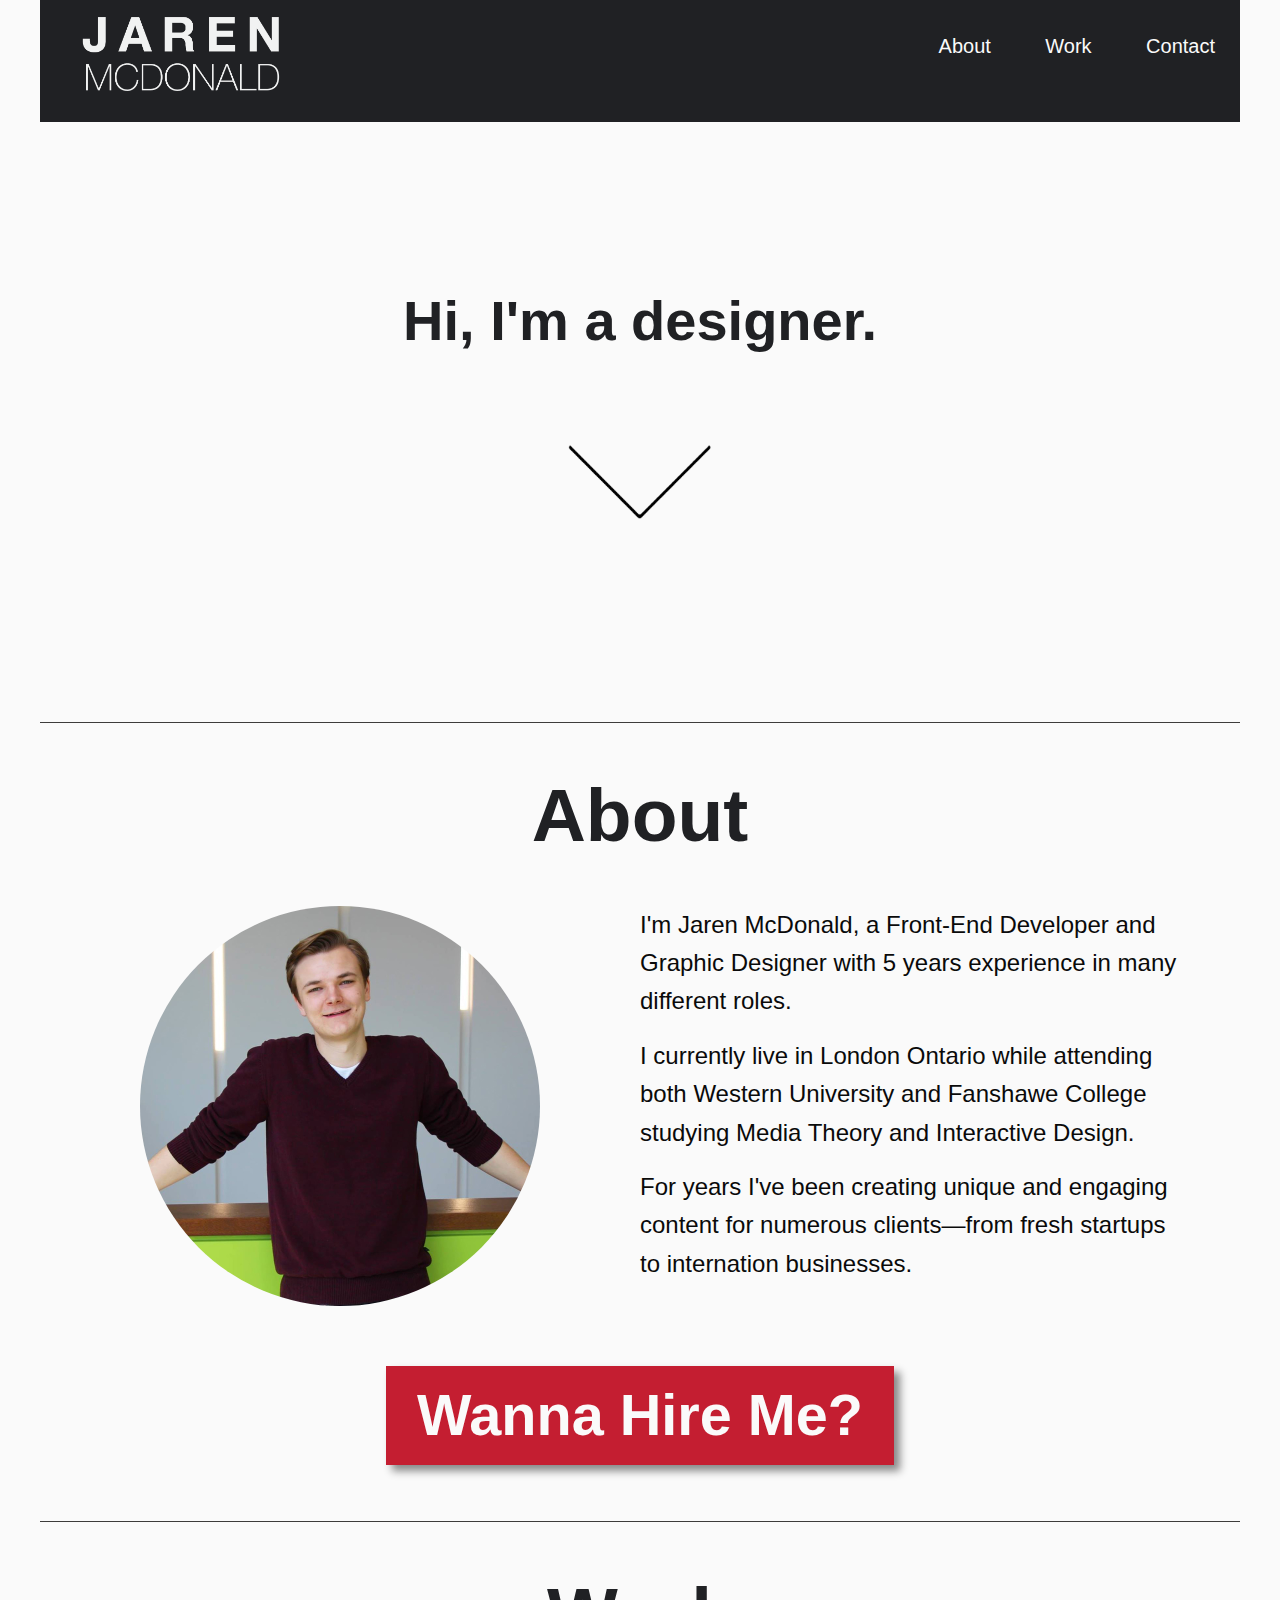
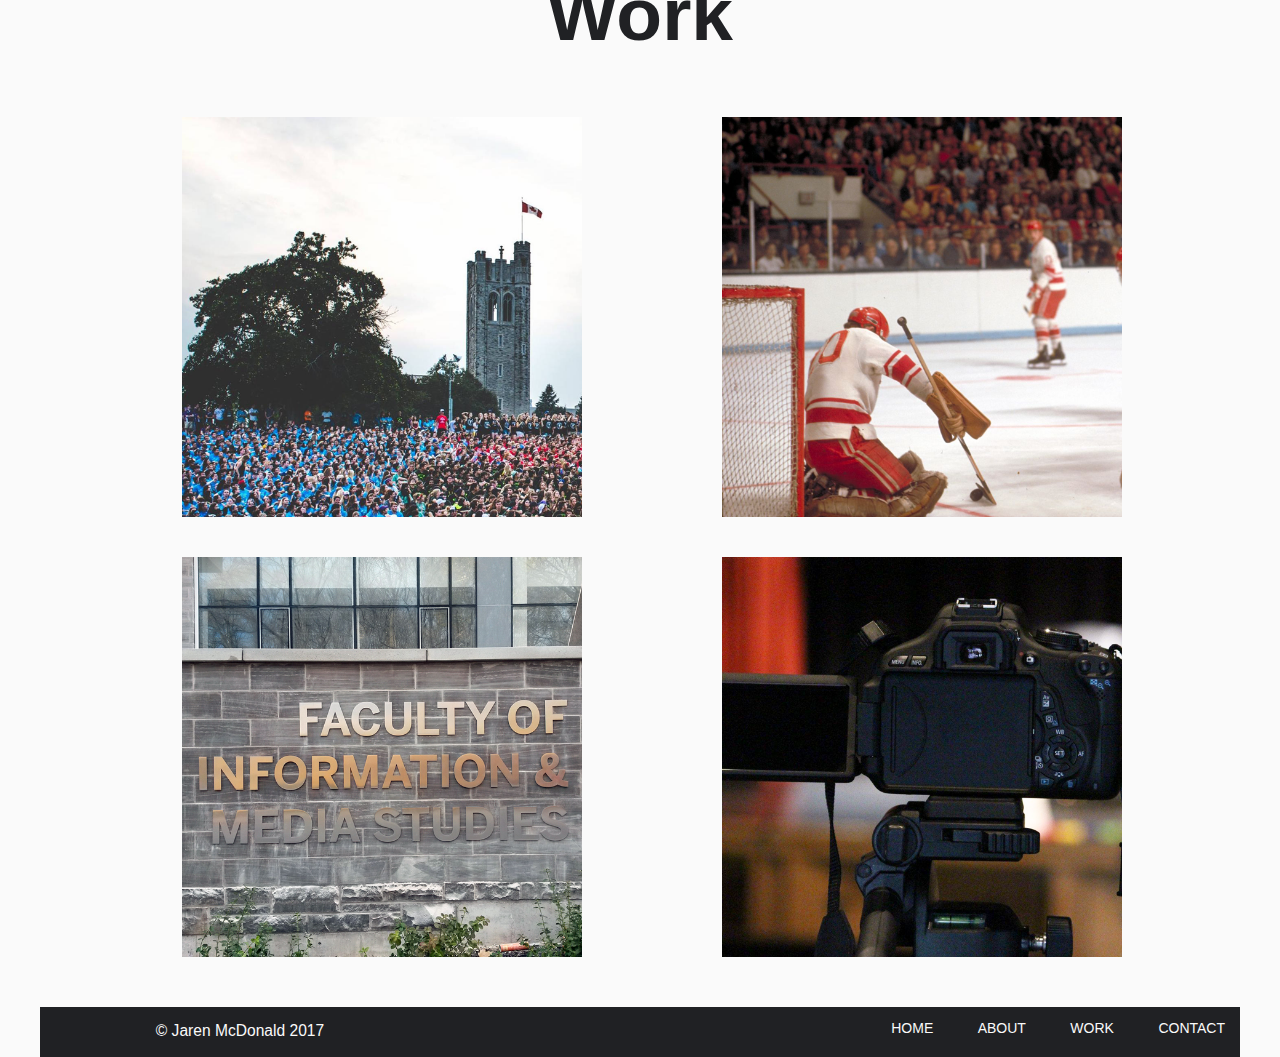
==== westernWork.html @ 9c30236a "Cleaned up code" ====
<!doctype html>

<!--

                                 `'''.
                                  ;;;;':
                                  .';;;;',
                                  `';;;;;''`
                                  `';;;;;;'';
                                  .';;;;;;''';`
                                  ;'''''''''''',
                                 ,'''''''''''''',
                                 '''''''''''''''',
                                :''''''''''''''''',
                                '''''''''''''''''''`
                               :''''''''''''''''''''`
                               '''''''''''''''''''''+
                               '''''''''''''''''''''':
                               ''''''''''''''''''''''+
                               :'''''''''''''''''''''+`
                               `'''''';;'''''''''''''+:
                             `:;;;;;;;'''''''''''''''+:
                           `:;;;;;;;;''''''''''''''''+:
                          ,;;;;;;;;''''''''''''''''''+`
                         ,;;;;;;;''''''''''''''''''''+
                        ,;;;;;;'''''''''''''''''''''';,.`
                       `';;;;'''''''''''''''''''''''';;;;;.
                       ;;;;''''''''''''''''''''''''';;;;;;''`
                      .'''''''''''''''''''''''''''';;;;;;;;'':
                      :'''''''''''''''''''''''''';;;;;;;;;'''+.
                      '''''''''''''''''''''''''';;;;;;;;;''''''
                     `+''''''''''''''''''''''';;;;;;;;;;''''''+.
                     `+'''''''++'''''''''''';;;;;;;;;'''''''''+:
                     `++'''++;;;++'''''''';;;;;;;;;''';;'+''''+;
                      ;+'++:,,,,,:'+'''';;;;;;;;;;';:,,,,:;+''+:
                      :++':,.....,,;';;;;;;;;;;;;';,,.....,:''+.
                      `+',..`````..,;;;;;;;;;;;;':,.``````.,:++
                      `':..` .,. ``.,;;;;;;;;;''',.`` ,,` `.,;;`
                   `,'';,.` ;@@@' ``.:;;;;;''''',.```@@@@, `.,'';,
                  .';;;,.` ,@@@@@: `.,';;'''''';.`` +@@@@@```.:;;''.
                 ;;;;;;.`` #@@@@@# ``.;'''''''':.` .@@@@@@; `.,;;;'',
                ;;;;;;;.` `@@@##@@, `.:'''''''',.` '#@@@@## ``.;;;''+,
               .';;;;;:.` ,@#####@; `.,''''''''.`` #######@` `.;;''''+`
               ';;;;;':.` :#######' ``,''''''''.`  @######@. `.;'''''';
              `''''''':.` ,#######; ``,''''''''.`  @######@` `.;''''''+
              :''''''';`` .#######, ``:''''''''.`` '#######` `.;''''''+.
              '''''''';``  @#####@` `.;'''''''',`` ,######'  `.'''''''+,
              +''''''''.`  ;#####;  `.''''''''':`` `#####@. ``,'''''''+,
              +'''''''':``  +####`  `.'''''';;;;.`  .####;  ``;'''''''+,
              ++''''''''``   :':   ``'''';;;;;;;:``  .;'.   `.''''''''+,
              ;+'''''''':``       ``,'';;;;;;;;;;.`        ``;''''''''+.
              `+''''''''+,``     ``.;;;;;;;;;;;;;;.`      ``:''''''''++
              `++''''''''+:```````,;;;;;;;;;;;;''''.``````.;'''''''''+:
               `+'''''''''';,.``,;;;;;;;;;;;;''''''';.``.:''''''''''''`
            `:''';;;;;;;;;;;;''';;;;;;;;;'''''''''''''++'''''''''''''++':`
          `;';;;;;;;;;;;;;;;;;;;;;;;;;'''''''''''''''''''''''''''''''''''+;
         .';;;;;;;;;;;;;;;;;;''''''''''''''''''''''''''''''''''''''''''''''+`
        ,';;;;;;;;;;;;;;;;;;'';;''''++++++++++++++''';;'+'''''''''''''''''''+`
       .';;;;;;;;;;;''''''''',,,,,,,,,,,,,,,,,,,,,,,,,,,;''''''''''''''''''''+
       ;;;;;;;;'''''''''''''',,........................,'''''''''''''''''''''+;
      ,';;;;;''''''''''''''''',..````````````````````..''''''''''';'''''''''''+
      ;';;''''''''''''''''''''',`````````````````````.;'''''''''''''''''''''''+.
      '''''''''''''''''''''''''':````            ```.'''''''''''''''''''''''''+;
      ''''''''''''''''''''''''''';.```         ````:'''''''''''''''''''''''''''+
      +'''''''''''''''''''''''''''';.````````````:''''''''''''''''''''''''''''++
      +''''''''''''''''''''''''''''''':.`````.,'''''''''''''''''''''''''''''''++
      +'''''''''''''''''''''''''''''''''''''''''''''+'''''''''''''''''''''''''+;
      '''''''''''''''''''''''''''''''''''''''''''++''''''''''''''''''''''''''++`
      ;+'''''''''''''''''''''''''''''''''''''''+'''''''''''''''''''''''''''''++
      .++'''''''''''''''''''''''''''''''''''+''''''''''''''''''''''''''''''+++`
       '++'''''''''''''''''''+++++++''''+++'''''''''''''''''''''''''''''''+++`
       `++++'''''''''+++++++++++++++++++++'''''''''''''''''''''''''''''++++;`
        .+++++++++++++++++####+++##++++++++'''''''''''''''''+''''+++++++#:.`
         `,'+++++++++';,,..```````..,;'++++++++++++++++++++++++++++++;,.``
          ``.,:;;;:.``````         ``````.,,,::::::::::::::::::::,.`````
             ``````                        ``````````````````````


Jaren McDonald 2017
-->

<html class="no-js" lang="en">
  <head>
      <!--Essential Tags-->
      <meta charset="utf-8" />
      <meta http-equiv="x-ua-compatible" content="ie=edge">
      <meta name="viewport" content="width=device-width, initial-scale=1.0" />
      <meta content="width=device-width, initial-scale=1.0, maximum-scale=1.0, user-scalable=0" name="viewport">

      <!--Doc Title-->
      <title>Jaren McDonald</title>

      <!--Site Description-->
      <meta name="description" content="Jaren McDonald is a Front-End Developer and Graphic Designer with 5 years experience in many different roles.">

      <!--OpenGraph-->
      <meta property="og:url" content="https://www.jarenmcdonald.ca" />
      <meta property="og:type" content="article" />
      <meta property="og:title" content="Jaren McDonald" />
      <meta property="og:site_name" content="Jaren McDonald" />
      <meta property="og:description" content="Jaren McDonald Portfolio Site | Site de portefeuille Jaren McDonald" />

      <!--Favicon-->
      <link rel="shortcut icon" type="image/x-icon" href="images/jm-favicon.ico">

      <!--External CSS-->
      <link rel="stylesheet" href="css/foundation.css" />
      <link rel="stylesheet" href="css/app.css" />


  </head>


<!--Start of Body-->
  <body>

      <header class="row">
          <h1 class="hide">Header</h1>
         <a href="index.html">
             <div class="small-12 medium-6 columns" id="logoCon">
                 <img src="images/jm-logo.png" alt="Jaren McDonald">
             </div>
         </a>
         <div class="small-12 medium-6 columns" id="mainNav">
             <ul>
                 <li><a href="#aboutCon">About</a></li>
                 <li><a href="#workCon">Work</a></li>
                 <li><a href="#contactCon">Contact</a></li>
             </ul>
         </div>
     </header>

     <h1 class="hide">Body</h1>


     <section class="row" id="bannerCon">
         <h2 class="hide">Banner</h2>
             <div class="small-12 columns centered" id="welcome">
                 <h3>Hi, I'm a designer.</h3>
             </div>
             <div class="small-12 columns small-centered" id="scrollArrow">
                 <a href="#aboutCon"><img src="images/downArrow.png" alt="Continue"></a>
             </div>
     </section>


     <section class="row" id="aboutCon">
         <h2>About</h2>
            <div class="small-12 large-3 columns centered" id="aboutImg">
                <img src="images/jaren.jpg" alt="Me">
            </div>
             <div class="small-12 large-9 columns" id="aboutInfo">
                 <p>I'm Jaren McDonald, a Front-End Developer and Graphic Designer with
                 5 years experience in many different roles.</p>
                 <p>I currently live in London Ontario while attending both Western University
                 and Fanshawe College studying Media Theory and Interactive Design.</p>
                 <p>For years I've been creating unique and engaging content for numerous
                 clients—from fresh startups to internation businesses.</p>
             </div>
             <div class="small-12 columns" id="contactButton">
                 <button class="button"><a href="#contactCon">Wanna Hire Me?</a></button>
             </div>
     </section>


     <section class="row" id="workCon">
         <h2>Work</h2>

             <section class="row" id="workBoxes">
                 <div class="small-12 medium-6 columns small-centered medium-uncentered workBox" id="westernBox">
                     <p class="hoverText">Western University</p>
                 </div>
                 <div class="small-12 medium-6 columns small-centered medium-uncentered workBox" id="teamCanadaBox">
                     <p class="hoverText">Team Canada '72</p>
                 </div>
                 <div class="small-12 medium-6 columns small-centered medium-uncentered workBox" id="fimsCouncilBox">
                     <p class="hoverText">FIMS Council</p>
                 </div>
                 <div class="small-12 medium-6 columns small-centered medium-uncentered workBox" id="jjvideographyBox">
                     <p class="hoverText">JJVideography</p>
                 </div>
                 <div class="small-12 medium-6 columns small-centered medium-uncentered workBox" id="blankBox">
                 </div>
             </section>

     </section>


     <!--Footer-->
     <footer class="row">
        <h1 class="hide">Footer</h1>
         <div class="small-12 columns" id="backTop">
             <h2><a href="#logoCon"><img src="images/upArrow.png" alt="Back to top"><br>Back to top</a></h2>
         </div>
         <div class="small-12 medium-4 columns" id="copyright">
             <p>&copy; Jaren McDonald 2017</p>
         </div>
         <div class="small-12 medium-8 columns" id="footerNav">
             <ul>
                 <li><a href="index.html">HOME</a></li>
                 <li><a href="#aboutCon">ABOUT</a></li>
                 <li><a href="#workCon">WORK</a></li>
                 <li><a href="#contactCon">CONTACT</a></li>
             </ul>
         </div>
     </footer>

     <!--JavaScript-->
     <script src="js/vendor/jquery.min.js"></script>
     <script src="js/vendor/what-input.min.js"></script>
     <script src="js/foundation.min.js"></script>
     <script src="js/app.js"></script>
     <script src="js/zenscroll-min.js"></script>

 <!--End of Body-->
 </body>

</html>
---- css/app.css ----
body {
  background-color: #FAFAFA;
  font-family: Helvetica, Arial, sans-serif; }
  body header {
    background-color: #202124;
    padding-top: 10px;
    padding-bottom: 10px; }
    body header #logoCon {
      padding-left: 22px; }
    body header img {
      max-width: 100%;
      margin-bottom: 10px;
      padding-left: 20px;
      padding-right: 20px; }
    body header #mainNav {
      margin-right: 0px; }
      body header #mainNav ul {
        text-align: center;
        margin: 0px; }
        body header #mainNav ul li:last-child {
          margin-right: 0px; }
        body header #mainNav ul li {
          display: inline;
          margin-right: 50px; }
          body header #mainNav ul li a {
            font-size: 1.625em;
            color: #FAFAFA; }
          body header #mainNav ul li a:hover {
            color: #32FFDB;
            border-bottom: 1px solid #32FFDB;
            transition: all .8s ease; }
  body #bannerCon {
    margin-top: 60px;
    margin-bottom: 200px; }
  body #welcome {
    padding-left: 20px;
    padding-right: 20px; }
    body #welcome h3 {
      font-family: Helvetica, Arial, sans-serif;
      color: #202124;
      font-weight: bold;
      font-size: 3.5em;
      text-align: center; }
  body #scrollArrow {
    margin-top: 20px;
    width: 100%;
    animation-name: pulse;
    animation-duration: 2s;
    animation-iteration-count: infinite;
    animation-timing-function: ease-in-out;
    display: block;
    text-align: center; }
    body #scrollArrow img {
      width: 80px;
      margin-left: 0 auto;
      margin-right: 0 auto; }
@keyframes pulse {
  0% {
    transform: scale(1); }
  50% {
    transform: scale(0.85); }
  100% {
    transform: scale(1); } }
  body #aboutCon {
    margin-top: 40px;
    border-top: 1px solid #3D3C3B;
    padding-top: 40px; }
    body #aboutCon h2 {
      font-family: Helvetica, Arial, sans-serif;
      color: #202124;
      font-weight: bold;
      font-size: 4.688em;
      text-align: center; }
    body #aboutCon #aboutInfo {
      padding-left: 10%;
      padding-right: 10%; }
    body #aboutCon #contactButton {
      text-align: center; }
  body .button {
    background-color: #C41E31;
    padding: 20px;
    margin-left: 0 auto;
    margin-right: 0 auto;
    margin-top: 30px;
    box-shadow: 6px 6px 8px #888888; }
    body .button a {
      color: #FAFAFA;
      font-size: 2.3em;
      font-weight: bold;
      text-align: center; }
  body .button:hover {
    background-color: #7A131F; }
  body #aboutImg {
    margin-top: 30px;
    margin-bottom: 20px;
    width: 100%;
    display: block;
    text-align: center; }
    body #aboutImg img {
      max-width: 200px;
      border-radius: 200px;
      margin-left: 0 auto;
      margin-right: 0 auto; }
  body #workCon {
    margin-top: 40px;
    border-top: 1px solid #3D3C3B;
    padding-top: 40px; }
    body #workCon h2 {
      font-family: Helvetica, Arial, sans-serif;
      color: #202124;
      font-weight: bold;
      font-size: 4.688em;
      text-align: center; }
  body .workBox {
    margin-left: auto;
    margin-right: auto;
    margin-top: 20px;
    height: 350px;
    width: 100%;
    display: block;
    background-size: contain;
    background-repeat: no-repeat;
    background-position: center center; }
  body .hoverText {
    font-family: Helvetica, Arial, sans-serif;
    line-height: 350px;
    text-align: center;
    color: #FAFAFA;
    font-weight: bold;
    font-size: 2.25em;
    opacity: 0;
    transition: all .4s ease;
    text-shadow: 3px 3px 8px #1d1d1d; }
  body .hoverText:hover {
    opacity: 1; }
  body .workBox:hover {
    -webkit-filter: grayscale(80%);
    /* Safari 6.0 - 9.0 */
    filter: grayscale(80%); }
  body #workBoxes {
    margin-bottom: 30px;
    width: 100%;
    display: block; }
    body #workBoxes #westernBox {
      background-image: url("../images/western.png"); }
    body #workBoxes #westernBox:hover {
      background-image: url("../images/westernBlur.png"); }
    body #workBoxes #teamCanadaBox {
      background-image: url("../images/teamCanada.png"); }
    body #workBoxes #teamCanadaBox:hover {
      background-image: url("../images/teamCanadaBlur.png"); }
    body #workBoxes #fimsCouncilBox {
      background-image: url("../images/fimsCouncil.png"); }
    body #workBoxes #fimsCouncilBox:hover {
      background-image: url("../images/fimsCouncilBlur.png"); }
    body #workBoxes #jjvideographyBox {
      background-image: url("../images/jjvideography.png"); }
    body #workBoxes #jjvideographyBox:hover {
      background-image: url("../images/jjvideographyBlur.png"); }
    body #workBoxes #blankBox {
      display: none; }
  body #contactCon {
    margin-top: 20px;
    margin-bottom: 50px;
    border-top: 1px solid #3D3C3B;
    padding-top: 20px; }
    body #contactCon h2 {
      font-family: Helvetica, Arial, sans-serif;
      color: #202124;
      font-weight: bold;
      font-size: 4.688em;
      text-align: center; }
    body #contactCon #linksCon {
      margin-right: auto;
      margin-left: auto;
      margin-bottom: 40px; }
      body #contactCon #linksCon h3 {
        font-family: Helvetica, Arial, sans-serif;
        font-size: 2em;
        margin-bottom: 30px;
        margin-top: 20px;
        margin-left: 20px;
        text-align: center; }
      body #contactCon #linksCon ul {
        list-style-type: none;
        text-align: center;
        margin: 0px; }
      body #contactCon #linksCon li {
        margin-bottom: 15px; }
      body #contactCon #linksCon li:last-child {
        margin-bottom: 0px; }
      body #contactCon #linksCon img {
        width: 30px;
        margin-right: 5px;
        padding-bottom: 5px; }
      body #contactCon #linksCon a {
        font-family: Helvetica, Arial, sans-serif;
        color: #202124;
        font-style: italic;
        font-size: 1.5em;
        transition: all .5s ease; }
      body #contactCon #linksCon a:hover {
        opacity: .6; }
    body #contactCon #mapCon {
      height: 300px;
      background-color: #FAFAFA;
      margin-right: auto;
      margin-left: auto; }
  body footer {
    background-color: #202124;
    margin-top: 20px;
    color: #FAFAFA; }
    body footer #backTop {
      width: 100%;
      height: 80px;
      padding-top: 10px;
      text-align: center; }
      body footer #backTop a {
        color: #FAFAFA;
        font-size: .85em;
        transition: all .8s ease; }
      body footer #backTop a:hover {
        opacity: .7; }
      body footer #backTop img {
        width: 25px;
        margin-right: 10px; }
    body footer #copyright {
      font-size: 1.5em;
      text-align: center;
      margin-top: 10px; }
    body footer #footerNav {
      display: none; }

@media screen and (min-width: 40em) {
  body header #logoCon img {
    max-width: 250px; }
  body header #logo {
    max-width: 174px;
    padding-top: 10px; }
  body header #mainNav {
    padding-top: 10px;
    margin: 0px;
    margin-top: 10px; }
    body header #mainNav ul {
      text-align: right;
      padding-right: 10px; }
    body header #mainNav ul li a {
      font-size: 1.25em; }
  body #bannerCon #welcome h3 {
    margin-top: 100px;
    padding-left: 25%;
    padding-right: 25%; }
  body #scrollArrow {
    margin-top: 70px; }
    body #scrollArrow img {
      width: 150px; }
  body #aboutCon #aboutImg img {
    max-width: 400px; }
  body #aboutCon #aboutInfo {
    margin-top: 20px;
    padding-left: 10%;
    padding-right: 10%; }
    body #aboutCon #aboutInfo p {
      font-size: 1.25em; }
  body .button {
    padding: 20px 30px 20px 30px; }
    body .button a {
      font-size: 3em; }
  body #workCon h2 {
    margin-bottom: 10px; }
  body .workBox {
    width: 45%;
    height: 400px;
    padding: 10px;
    margin-top: 0px;
    margin-left: 5%; }
  body .hoverText {
    font-size: 2em; }
  body #contactCon h2 {
    margin-bottom: 30px; }
  body #contactCon #linksCon {
    padding-left: 25px; }
    body #contactCon #linksCon h3 {
      margin-left: 0px;
      margin-bottom: 40px;
      text-align: left; }
    body #contactCon #linksCon ul {
      text-align: left; }
    body #contactCon #linksCon li {
      margin-bottom: 20px; }
  body footer {
    color: #FAFAFA; }
    body footer #backTop {
      display: none; }
    body footer #copyright {
      padding-top: 2px; }
      body footer #copyright p {
        margin: 0;
        font-size: .65em; }
    body footer #footerNav {
      display: inline;
      text-align: right; }
      body footer #footerNav ul {
        padding-top: 8px; }
        body footer #footerNav ul li {
          display: inline;
          margin-left: 40px; }
          body footer #footerNav ul li a {
            color: #FAFAFA;
            font-size: .875em; }
          body footer #footerNav ul li a:hover {
            color: #32FFDB;
            transition: all .8s ease; } }
@media screen and (min-width: 50em) {
  body #mainNav ul {
    padding-right: 20px; }
  body .button a {
    font-size: 4em; }
  body .workBox {
    margin-top: 40px;
    height: 400px; }
  body #workBoxes {
    padding-left: 60px;
    padding-right: 60px; }
  body #contactCon #linksCon h3 {
    font-size: 2.5em; }
  body #contactCon #linksCon li {
    margin-bottom: 30px; }
  body #contactCon #linksCon img {
    width: 40px;
    margin-right: 8px; }
  body #contactCon #linksCon a {
    font-size: 1.875em; } }
@media screen and (min-width: 64em) {
  body #aboutCon #aboutImg {
    width: 50%; }
  body #aboutCon #aboutInfo {
    margin-top: 30px;
    width: 50%;
    padding: 0 5% 0 0; }
    body #aboutCon #aboutInfo p {
      font-size: 1.5em; }
  body .button {
    margin-top: 40px; }
  body .hoverText {
    font-size: 2.5em; } }

/*# sourceMappingURL=app.css.map */
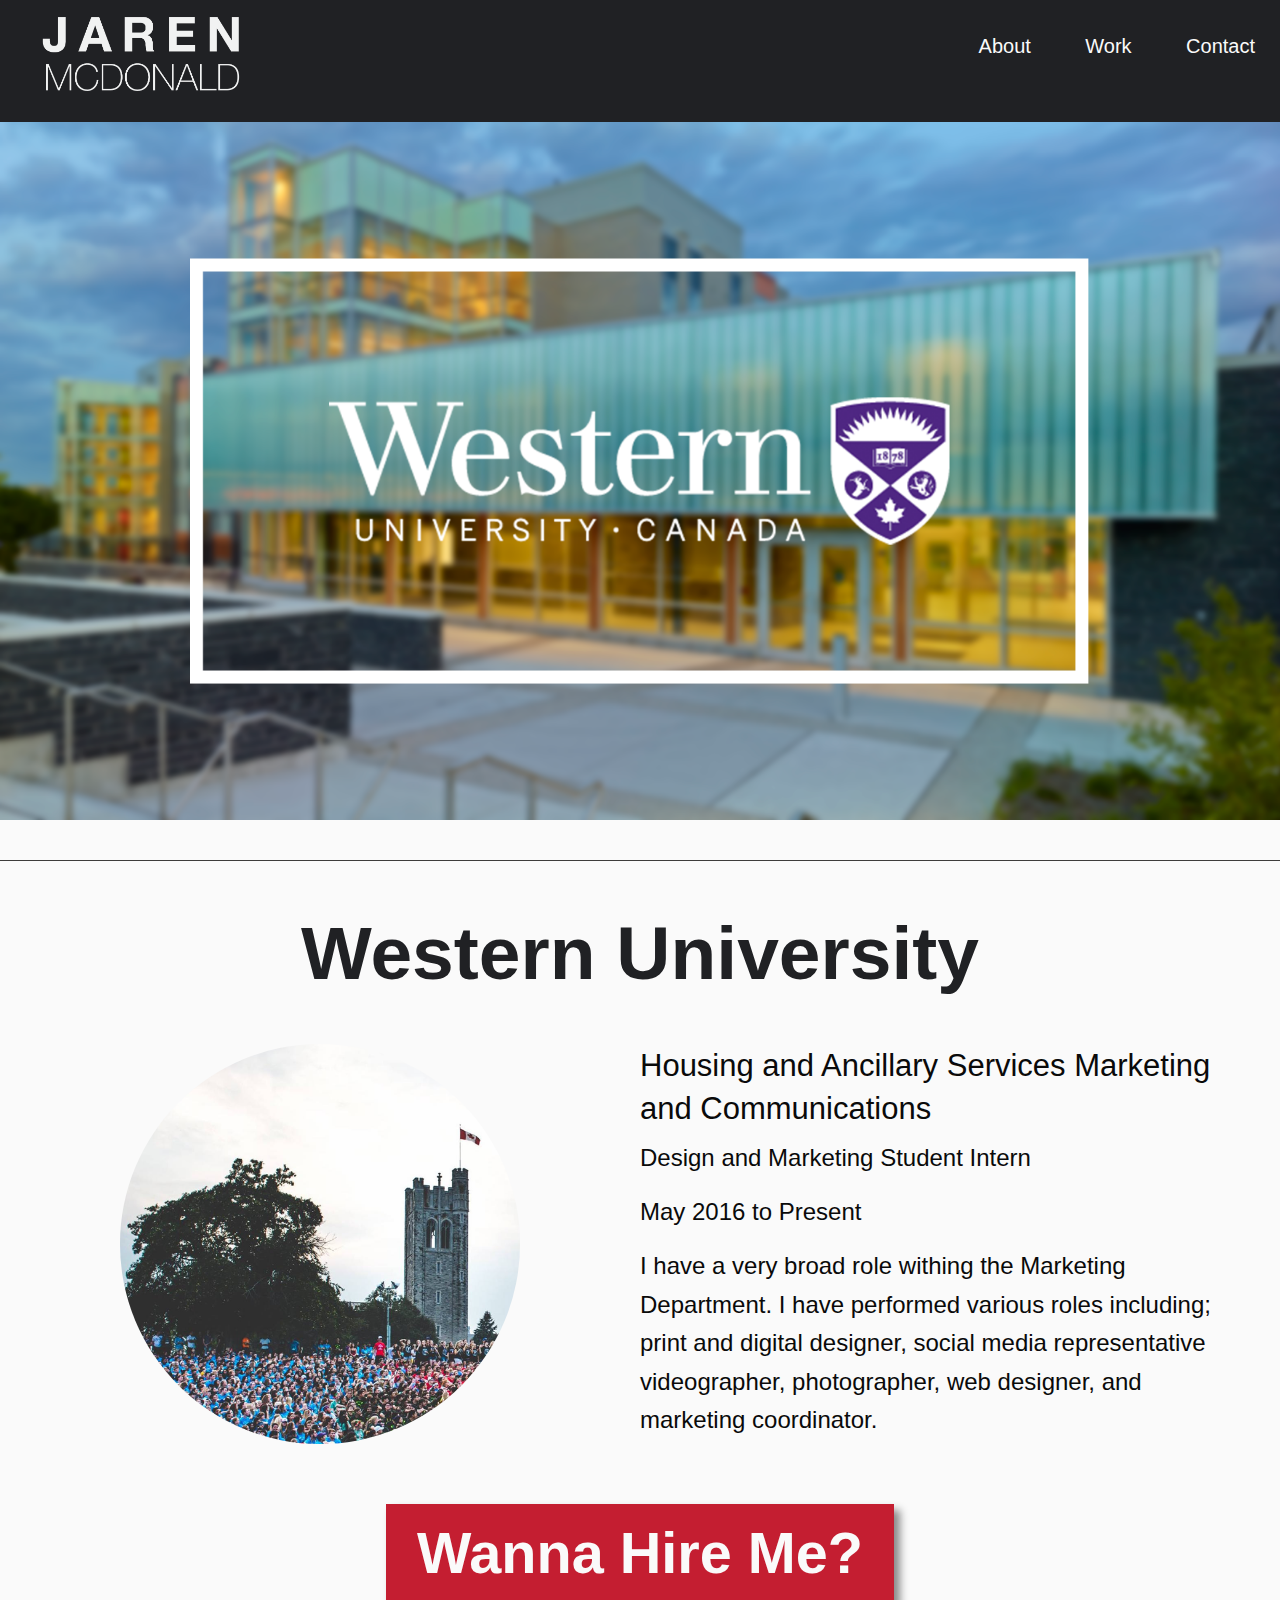
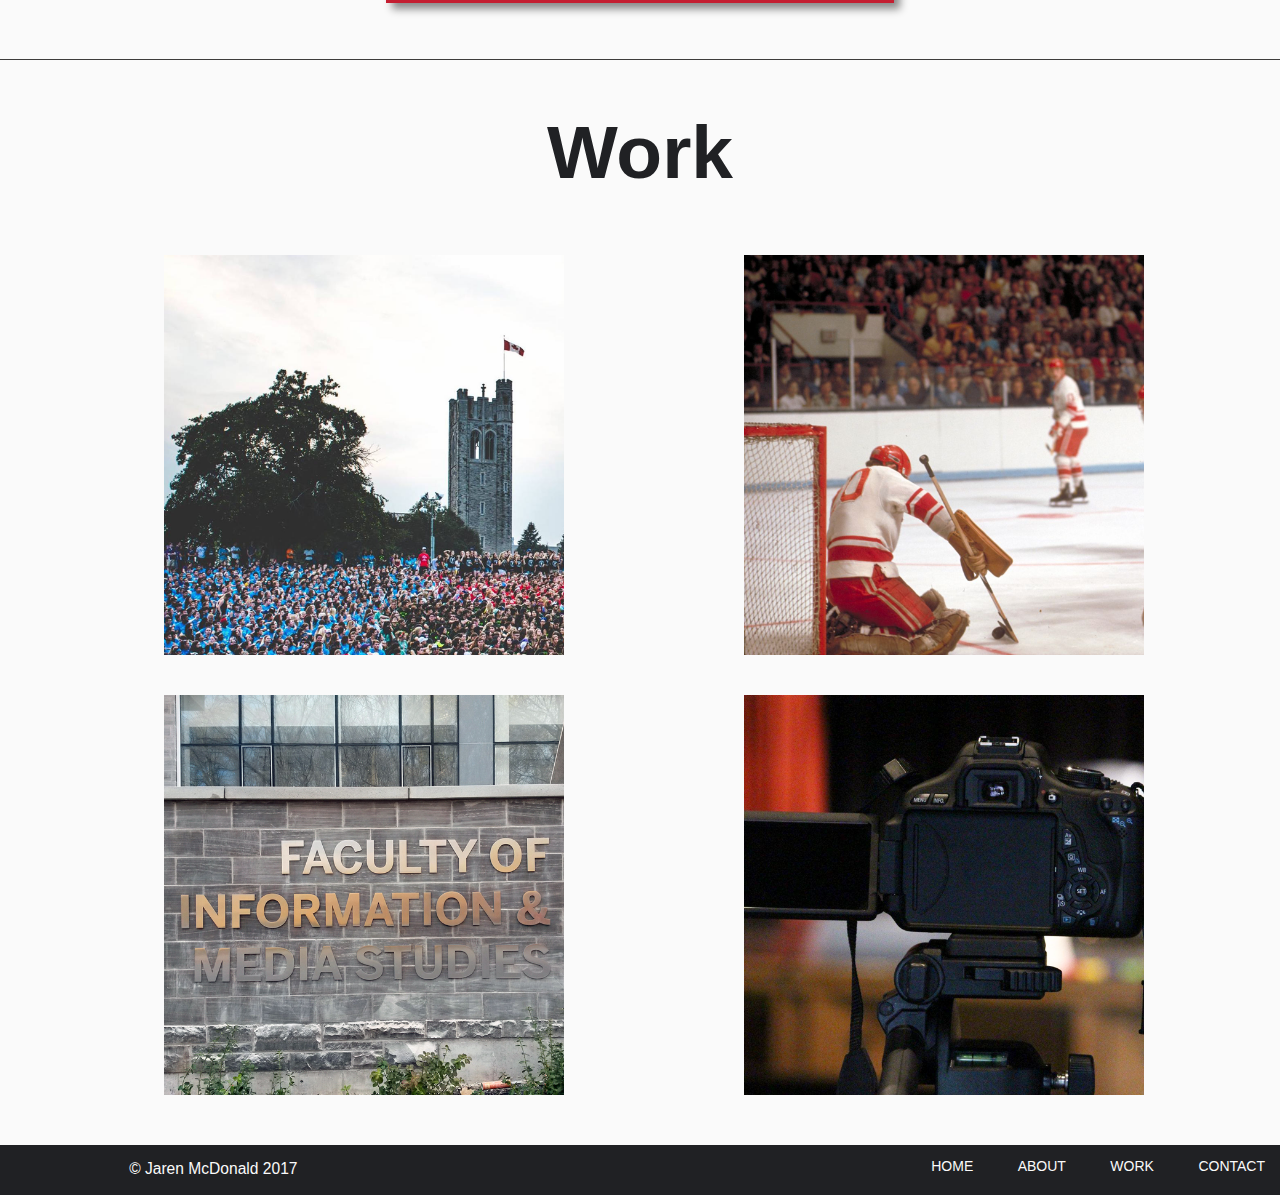
==== commit 5ba12a37: "Work page" ====
--- a/westernWork.html
+++ b/westernWork.html
@@ -88,7 +88,7 @@
       <meta content="width=device-width, initial-scale=1.0, maximum-scale=1.0, user-scalable=0" name="viewport">
 
       <!--Doc Title-->
-      <title>Jaren McDonald</title>
+      <title>Western Housing  |  Jaren McDonald</title>
 
       <!--Site Description-->
       <meta name="description" content="Jaren McDonald is a Front-End Developer and Graphic Designer with 5 years experience in many different roles.">
@@ -114,7 +114,7 @@
 <!--Start of Body-->
   <body>
 
-      <header class="row">
+      <header class="row" id="headerRow">
           <h1 class="hide">Header</h1>
          <a href="index.html">
              <div class="small-12 medium-6 columns" id="logoCon">
@@ -136,29 +136,26 @@
      <section class="row" id="bannerCon">
          <h2 class="hide">Banner</h2>
              <div class="small-12 columns centered" id="welcome">
-                 <h3>Hi, I'm a designer.</h3>
-             </div>
-             <div class="small-12 columns small-centered" id="scrollArrow">
-                 <a href="#aboutCon"><img src="images/downArrow.png" alt="Continue"></a>
+                 <img src="images/westernResidences.png" alt="Western University Housing and Ancillary Services">
              </div>
      </section>
 
 
      <section class="row" id="aboutCon">
-         <h2>About</h2>
+         <h2>Western University</h2>
             <div class="small-12 large-3 columns centered" id="aboutImg">
-                <img src="images/jaren.jpg" alt="Me">
+                <img src="images/western.png" alt="Housing and Ancillary Services">
             </div>
              <div class="small-12 large-9 columns" id="aboutInfo">
-                 <p>I'm Jaren McDonald, a Front-End Developer and Graphic Designer with
-                 5 years experience in many different roles.</p>
-                 <p>I currently live in London Ontario while attending both Western University
-                 and Fanshawe College studying Media Theory and Interactive Design.</p>
-                 <p>For years I've been creating unique and engaging content for numerous
-                 clients—from fresh startups to internation businesses.</p>
+                 <h3>Housing and Ancillary Services Marketing and Communications</h3>
+                 <p>Design and Marketing Student Intern</p>
+                 <p>May 2016 to Present</p>
+                 <p>I have a very broad role withing the Marketing Department. I have performed
+                     various roles including; print and digital designer, social media representative
+                    videographer, photographer, web designer, and marketing coordinator.</p>
              </div>
              <div class="small-12 columns" id="contactButton">
-                 <button class="button"><a href="#contactCon">Wanna Hire Me?</a></button>
+                 <button class="button"><a href="index.html#contactCon">Wanna Hire Me?</a></button>
              </div>
      </section>
 
--- a/css/app.css
+++ b/css/app.css
@@ -1,3 +1,6 @@
+.row {
+  max-width: 100%; }
+
 body {
   background-color: #FAFAFA;
   font-family: Helvetica, Arial, sans-serif; }
@@ -40,7 +43,9 @@
       color: #202124;
       font-weight: bold;
       font-size: 3.5em;
-      text-align: center; }
+      text-align: center;
+      padding-left: 15%;
+      padding-right: 15%; }
   body #scrollArrow {
     margin-top: 20px;
     width: 100%;
@@ -246,14 +251,26 @@
       padding-right: 10px; }
     body header #mainNav ul li a {
       font-size: 1.25em; }
-  body #bannerCon #welcome h3 {
-    margin-top: 100px;
-    padding-left: 25%;
-    padding-right: 25%; }
+  body #bannerCon {
+    margin-top: 100px; }
+    body #bannerCon #welcome h3 {
+      margin-top: 100px;
+      padding-left: 25%;
+      padding-right: 25%;
+      font-size: 4em; }
   body #scrollArrow {
-    margin-top: 70px; }
+    margin-top: 50px;
+    width: 100%;
+    animation-name: pulse;
+    animation-duration: 2s;
+    animation-iteration-count: infinite;
+    animation-timing-function: ease-in-out;
+    display: block;
+    text-align: center; }
     body #scrollArrow img {
-      width: 150px; }
+      width: 100px;
+      margin-left: 0 auto;
+      margin-right: 0 auto; }
   body #aboutCon #aboutImg img {
     max-width: 400px; }
   body #aboutCon #aboutInfo {
@@ -344,5 +361,10 @@
     margin-top: 40px; }
   body .hoverText {
     font-size: 2.5em; } }
+body #bannerCon {
+  margin-top: 0px;
+  margin-bottom: 30px; }
+  body #bannerCon #welcome {
+    padding: 0; }
 
 /*# sourceMappingURL=app.css.map */
